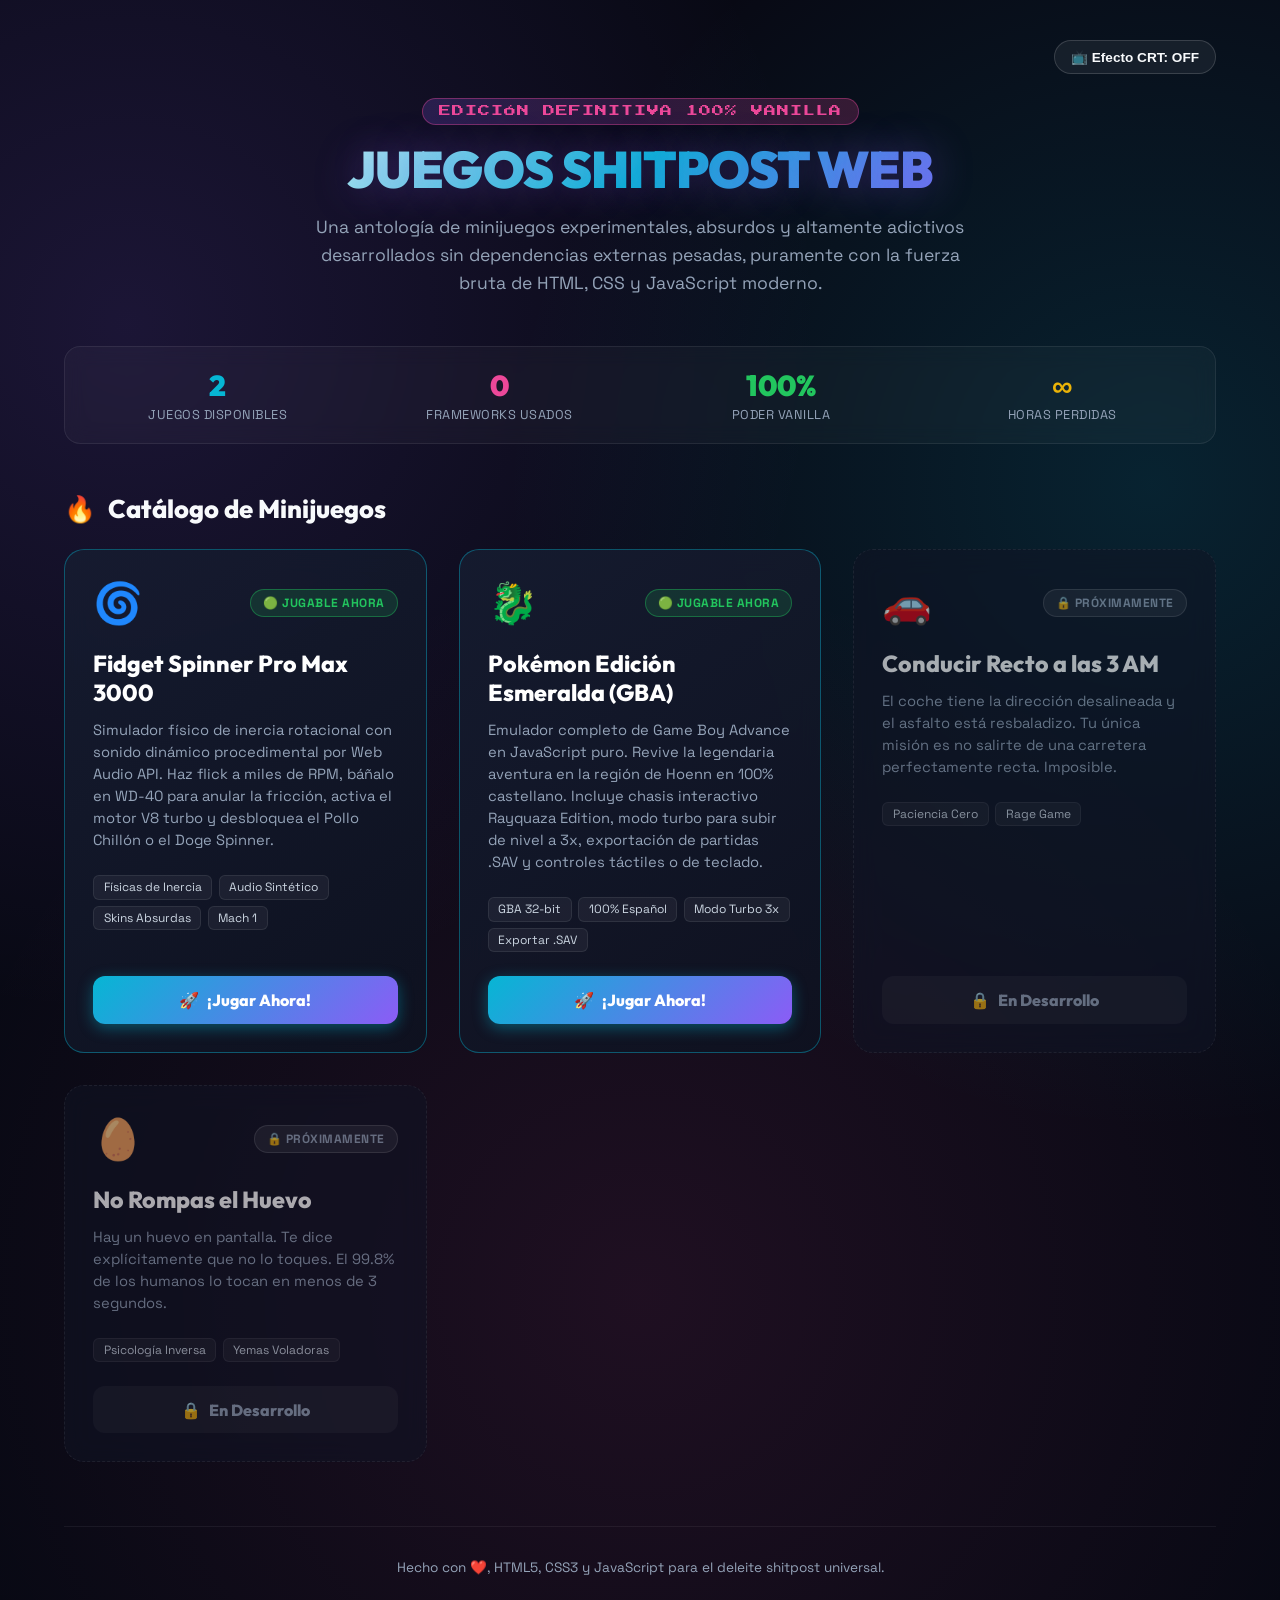
==== index.html @ db735889 "feat: Coleccion Juegos Shitpost Web - Fidget Spinner y Emulador GBA Pokemon Esmeralda" ====
<!DOCTYPE html>
<html lang="es">
<head>
    <meta charset="UTF-8">
    <meta name="viewport" content="width=device-width, initial-scale=1.0">
    <title>🕹️ Colección de Juegos Shitpost Web - HTML, CSS & JavaScript</title>
    <meta name="description" content="Recopilación de juegos web cómicos y adictivos creados con Vanilla HTML5, CSS3 y JavaScript. Juega gratis a Fidget Spinner Pro Max 3000 con físicas y sonido.">
    <link rel="icon" href="data:image/svg+xml,<svg xmlns=%22http://www.w3.org/2000/svg%22 viewBox=%220 0 100 100%22><text y=%22.9em%22 font-size=%2290%22>🕹️</text></svg>">
    <link rel="stylesheet" href="style.css">
</head>
<body>
    <!-- CRT TV Scanlines Overlay (Toggleable) -->
    <div id="crt-overlay" class="crt-overlay"></div>

    <div class="hub-wrapper">
        <!-- Top Toolbar -->
        <div class="top-bar">
            <button id="crt-toggle" class="toggle-btn">📺 Efecto CRT: OFF</button>
        </div>

        <!-- Hero Header -->
        <header class="hub-header">
            <div class="hero-tag">EDICIÓN DEFINITIVA 100% VANILLA</div>
            <h1 class="hub-title">JUEGOS SHITPOST WEB</h1>
            <p class="hub-desc">
                Una antología de minijuegos experimentales, absurdos y altamente adictivos desarrollados sin dependencias externas pesadas, puramente con la fuerza bruta de HTML, CSS y JavaScript moderno.
            </p>
        </header>

        <!-- Stats Bar -->
        <section class="stats-bar">
            <div class="stat-item">
                <div class="num" style="color: var(--neon-cyan);">2</div>
                <div class="label">Juegos Disponibles</div>
            </div>
            <div class="stat-item">
                <div class="num" style="color: var(--neon-pink);">0</div>
                <div class="label">Frameworks Usados</div>
            </div>
            <div class="stat-item">
                <div class="num" style="color: var(--neon-green);">100%</div>
                <div class="label">Poder Vanilla</div>
            </div>
            <div class="stat-item">
                <div class="num" style="color: var(--neon-yellow);">∞</div>
                <div class="label">Horas Perdidas</div>
            </div>
        </section>

        <!-- Games Catalog Section -->
        <section>
            <h2 class="games-section-title">
                <span>🔥</span> Catálogo de Minijuegos
            </h2>

            <div class="games-grid">
                <!-- Game 1: Fidget Spinner (PLAYABLE NOW) -->
                <article class="game-card featured">
                    <div>
                        <div class="card-top">
                            <span class="card-icon">🌀</span>
                            <span class="badge-status live">🟢 JUGABLE AHORA</span>
                        </div>
                        <h3 class="card-title">Fidget Spinner Pro Max 3000</h3>
                        <p class="card-desc">
                            Simulador físico de inercia rotacional con sonido dinámico procedimental por Web Audio API. Haz flick a miles de RPM, báñalo en WD-40 para anular la fricción, activa el motor V8 turbo y desbloquea el Pollo Chillón o el Doge Spinner.
                        </p>
                        <div class="card-tags">
                            <span class="tag">Físicas de Inercia</span>
                            <span class="tag">Audio Sintético</span>
                            <span class="tag">Skins Absurdas</span>
                            <span class="tag">Mach 1</span>
                        </div>
                    </div>
                    <a href="games/fidget-spinner/index.html" class="play-btn active-play">
                        <span>🚀</span> ¡Jugar Ahora!
                    </a>
                </article>

                <!-- Game 2: Pokemon Emerald GBA (PLAYABLE NOW) -->
                <article class="game-card featured">
                    <div>
                        <div class="card-top">
                            <span class="card-icon">🐉</span>
                            <span class="badge-status live">🟢 JUGABLE AHORA</span>
                        </div>
                        <h3 class="card-title">Pokémon Edición Esmeralda (GBA)</h3>
                        <p class="card-desc">
                            Emulador completo de Game Boy Advance en JavaScript puro. Revive la legendaria aventura en la región de Hoenn en 100% castellano. Incluye chasis interactivo Rayquaza Edition, modo turbo para subir de nivel a 3x, exportación de partidas .SAV y controles táctiles o de teclado.
                        </p>
                        <div class="card-tags">
                            <span class="tag">GBA 32-bit</span>
                            <span class="tag">100% Español</span>
                            <span class="tag">Modo Turbo 3x</span>
                            <span class="tag">Exportar .SAV</span>
                        </div>
                    </div>
                    <a href="games/pokemon-emerald/index.html" class="play-btn active-play">
                        <span>🚀</span> ¡Jugar Ahora!
                    </a>
                </article>

                <!-- Teaser Game 3: Drunk Driving Straight Line -->
                <article class="game-card locked">
                    <div>
                        <div class="card-top">
                            <span class="card-icon">🚗</span>
                            <span class="badge-status locked">🔒 PRÓXIMAMENTE</span>
                        </div>
                        <h3 class="card-title">Conducir Recto a las 3 AM</h3>
                        <p class="card-desc">
                            El coche tiene la dirección desalineada y el asfalto está resbaladizo. Tu única misión es no salirte de una carretera perfectamente recta. Imposible.
                        </p>
                        <div class="card-tags">
                            <span class="tag">Paciencia Cero</span>
                            <span class="tag">Rage Game</span>
                        </div>
                    </div>
                    <button class="play-btn disabled" disabled>
                        <span>🔒</span> En Desarrollo
                    </button>
                </article>

                <!-- Teaser Game 4: Don't Break The Egg -->
                <article class="game-card locked">
                    <div>
                        <div class="card-top">
                            <span class="card-icon">🥚</span>
                            <span class="badge-status locked">🔒 PRÓXIMAMENTE</span>
                        </div>
                        <h3 class="card-title">No Rompas el Huevo</h3>
                        <p class="card-desc">
                            Hay un huevo en pantalla. Te dice explícitamente que no lo toques. El 99.8% de los humanos lo tocan en menos de 3 segundos.
                        </p>
                        <div class="card-tags">
                            <span class="tag">Psicología Inversa</span>
                            <span class="tag">Yemas Voladoras</span>
                        </div>
                    </div>
                    <button class="play-btn disabled" disabled>
                        <span>🔒</span> En Desarrollo
                    </button>
                </article>
            </div>
        </section>

        <!-- Footer -->
        <footer class="hub-footer">
            <p>Hecho con ❤️, HTML5, CSS3 y JavaScript para el deleite shitpost universal.</p>
        </footer>
    </div>

    <!-- Hub Toast -->
    <div id="hub-toast" class="hub-toast"></div>

    <script src="hub.js"></script>
</body>
</html>
---- style.css ----
/* style.css - Main Arcade Hub Styling */

@import url('https://fonts.googleapis.com/css2?family=Outfit:wght@400;600;800;900&family=Press+Start+2P&family=Space+Grotesk:wght@500;700&display=swap');

:root {
    --bg-dark: #080914;
    --card-bg: rgba(18, 22, 38, 0.85);
    --neon-cyan: #06b6d4;
    --neon-pink: #ec4899;
    --neon-purple: #8b5cf6;
    --neon-green: #22c55e;
    --neon-yellow: #eab308;
    --text-primary: #f8fafc;
    --text-muted: #94a3b8;
    --font-heading: 'Outfit', sans-serif;
    --font-pixel: 'Press Start 2P', monospace;
    --font-body: 'Space Grotesk', sans-serif;
}

* {
    box-sizing: border-box;
    margin: 0;
    padding: 0;
}

body {
    background-color: var(--bg-dark);
    color: var(--text-primary);
    font-family: var(--font-body);
    min-height: 100vh;
    position: relative;
    overflow-x: hidden;
    background-image: 
        radial-gradient(circle at 10% 20%, rgba(139, 92, 246, 0.15) 0%, transparent 40%),
        radial-gradient(circle at 90% 30%, rgba(6, 182, 212, 0.15) 0%, transparent 40%),
        radial-gradient(circle at 50% 80%, rgba(236, 72, 153, 0.1) 0%, transparent 50%);
}

/* Optional CRT Scanlines Effect */
.crt-overlay {
    display: none;
    position: fixed;
    top: 0;
    left: 0;
    width: 100%;
    height: 100%;
    pointer-events: none;
    z-index: 9999;
    background: linear-gradient(rgba(18, 16, 16, 0) 50%, rgba(0, 0, 0, 0.25) 50%),
                linear-gradient(90deg, rgba(255, 0, 0, 0.04), rgba(0, 255, 0, 0.02), rgba(0, 0, 255, 0.04));
    background-size: 100% 3px, 6px 100%;
}

.crt-overlay.active {
    display: block;
}

/* Hub Container */
.hub-wrapper {
    max-width: 1200px;
    margin: 0 auto;
    padding: 2.5rem 1.5rem;
    display: flex;
    flex-direction: column;
    min-height: 100vh;
}

/* Header & Hero */
.hub-header {
    text-align: center;
    margin-bottom: 3rem;
    position: relative;
}

.top-bar {
    display: flex;
    justify-content: flex-end;
    margin-bottom: 1.5rem;
}

.toggle-btn {
    background: rgba(255, 255, 255, 0.06);
    border: 1px solid rgba(255, 255, 255, 0.15);
    color: var(--text-primary);
    padding: 0.5rem 1rem;
    border-radius: 999px;
    cursor: pointer;
    font-size: 0.85rem;
    font-weight: 700;
    transition: all 0.2s;
}

.toggle-btn:hover {
    border-color: var(--neon-cyan);
    box-shadow: 0 0 10px rgba(6, 182, 212, 0.3);
}

.toggle-btn.active {
    background: rgba(6, 182, 212, 0.2);
    border-color: var(--neon-cyan);
    color: var(--neon-cyan);
}

.hero-tag {
    display: inline-block;
    background: linear-gradient(90deg, rgba(139, 92, 246, 0.2), rgba(236, 72, 153, 0.2));
    border: 1px solid rgba(236, 72, 153, 0.4);
    color: var(--neon-pink);
    font-family: var(--font-pixel);
    font-size: 0.75rem;
    padding: 0.4rem 1rem;
    border-radius: 999px;
    margin-bottom: 1rem;
    letter-spacing: 1px;
}

.hub-title {
    font-family: var(--font-heading);
    font-size: 3.2rem;
    font-weight: 900;
    line-height: 1.1;
    letter-spacing: -1px;
    margin-bottom: 1rem;
    background: linear-gradient(135deg, #ffffff 10%, var(--neon-cyan) 50%, var(--neon-purple) 85%);
    -webkit-background-clip: text;
    -webkit-text-fill-color: transparent;
    text-shadow: 0 0 40px rgba(139, 92, 246, 0.35);
}

.hub-desc {
    font-size: 1.1rem;
    color: var(--text-muted);
    max-width: 680px;
    margin: 0 auto;
    line-height: 1.6;
}

/* Stats Bar */
.stats-bar {
    display: grid;
    grid-template-columns: repeat(4, 1fr);
    gap: 1rem;
    background: rgba(255, 255, 255, 0.03);
    border: 1px solid rgba(255, 255, 255, 0.08);
    border-radius: 16px;
    padding: 1.25rem;
    margin-bottom: 3rem;
    backdrop-filter: blur(10px);
}

@media (max-width: 768px) {
    .stats-bar {
        grid-template-columns: repeat(2, 1fr);
    }
}

.stat-item {
    text-align: center;
}

.stat-item .num {
    font-family: var(--font-heading);
    font-size: 1.8rem;
    font-weight: 900;
    color: #ffffff;
    margin-bottom: 0.2rem;
}

.stat-item .label {
    font-size: 0.8rem;
    color: var(--text-muted);
    text-transform: uppercase;
    letter-spacing: 0.5px;
}

/* Games Grid */
.games-section-title {
    font-family: var(--font-heading);
    font-size: 1.6rem;
    font-weight: 800;
    margin-bottom: 1.5rem;
    display: flex;
    align-items: center;
    gap: 0.75rem;
}

.games-grid {
    display: grid;
    grid-template-columns: repeat(auto-fit, minmax(320px, 1fr));
    gap: 2rem;
    margin-bottom: 4rem;
}

/* Game Card */
.game-card {
    background: var(--card-bg);
    border: 1px solid rgba(255, 255, 255, 0.1);
    border-radius: 20px;
    padding: 1.75rem;
    display: flex;
    flex-direction: column;
    justify-content: space-between;
    position: relative;
    overflow: hidden;
    backdrop-filter: blur(12px);
    transition: all 0.3s cubic-bezier(0.16, 1, 0.3, 1);
}

.game-card:hover {
    transform: translateY(-6px);
    border-color: var(--neon-cyan);
    box-shadow: 0 15px 35px rgba(6, 182, 212, 0.2);
}

.game-card.featured {
    border-color: rgba(6, 182, 212, 0.4);
    background: linear-gradient(145deg, rgba(22, 28, 48, 0.95), rgba(14, 18, 32, 0.95));
}

.game-card.locked {
    opacity: 0.65;
    cursor: not-allowed;
    border-style: dashed;
}

.game-card.locked:hover {
    transform: translateY(-2px);
    border-color: rgba(255, 255, 255, 0.3);
    box-shadow: none;
}

.card-top {
    display: flex;
    justify-content: space-between;
    align-items: center;
    margin-bottom: 1.25rem;
}

.card-icon {
    font-size: 2.5rem;
}

.badge-status {
    font-size: 0.75rem;
    font-weight: 800;
    padding: 0.3rem 0.75rem;
    border-radius: 999px;
    letter-spacing: 0.5px;
}

.badge-status.live {
    background: rgba(34, 197, 94, 0.15);
    border: 1px solid rgba(34, 197, 94, 0.4);
    color: var(--neon-green);
}

.badge-status.locked {
    background: rgba(255, 255, 255, 0.08);
    border: 1px solid rgba(255, 255, 255, 0.15);
    color: var(--text-muted);
}

.card-title {
    font-family: var(--font-heading);
    font-size: 1.45rem;
    font-weight: 800;
    margin-bottom: 0.75rem;
    color: #ffffff;
}

.card-desc {
    color: var(--text-muted);
    font-size: 0.92rem;
    line-height: 1.5;
    margin-bottom: 1.5rem;
    flex-grow: 1;
}

.card-tags {
    display: flex;
    flex-wrap: wrap;
    gap: 0.4rem;
    margin-bottom: 1.5rem;
}

.tag {
    font-size: 0.75rem;
    padding: 0.2rem 0.6rem;
    border-radius: 6px;
    background: rgba(255, 255, 255, 0.05);
    color: #cbd5e1;
    border: 1px solid rgba(255, 255, 255, 0.08);
}

.play-btn {
    display: flex;
    align-items: center;
    justify-content: center;
    gap: 0.5rem;
    width: 100%;
    padding: 0.85rem;
    border-radius: 12px;
    text-decoration: none;
    font-family: var(--font-heading);
    font-weight: 800;
    font-size: 1rem;
    cursor: pointer;
    transition: all 0.25s ease;
    border: none;
}

.play-btn.active-play {
    background: linear-gradient(135deg, var(--neon-cyan), var(--neon-purple));
    color: #ffffff;
    box-shadow: 0 4px 15px rgba(6, 182, 212, 0.4);
}

.play-btn.active-play:hover {
    transform: scale(1.02);
    box-shadow: 0 6px 25px rgba(6, 182, 212, 0.6);
}

.play-btn.disabled {
    background: rgba(255, 255, 255, 0.05);
    color: var(--text-muted);
    cursor: not-allowed;
}

/* Toast Message */
.hub-toast {
    position: fixed;
    bottom: 2rem;
    left: 50%;
    transform: translateX(-50%) translateY(100px);
    background: #1e1b4b;
    border: 1px solid var(--neon-cyan);
    color: #fff;
    padding: 0.75rem 1.5rem;
    border-radius: 999px;
    font-weight: 600;
    font-size: 0.9rem;
    box-shadow: 0 10px 30px rgba(0, 0, 0, 0.5);
    opacity: 0;
    transition: all 0.3s cubic-bezier(0.16, 1, 0.3, 1);
    z-index: 10000;
    pointer-events: none;
}

.hub-toast.visible {
    transform: translateX(-50%) translateY(0);
    opacity: 1;
}

/* Footer */
.hub-footer {
    margin-top: auto;
    text-align: center;
    padding-top: 2rem;
    border-top: 1px solid rgba(255, 255, 255, 0.06);
    color: var(--text-muted);
    font-size: 0.85rem;
}
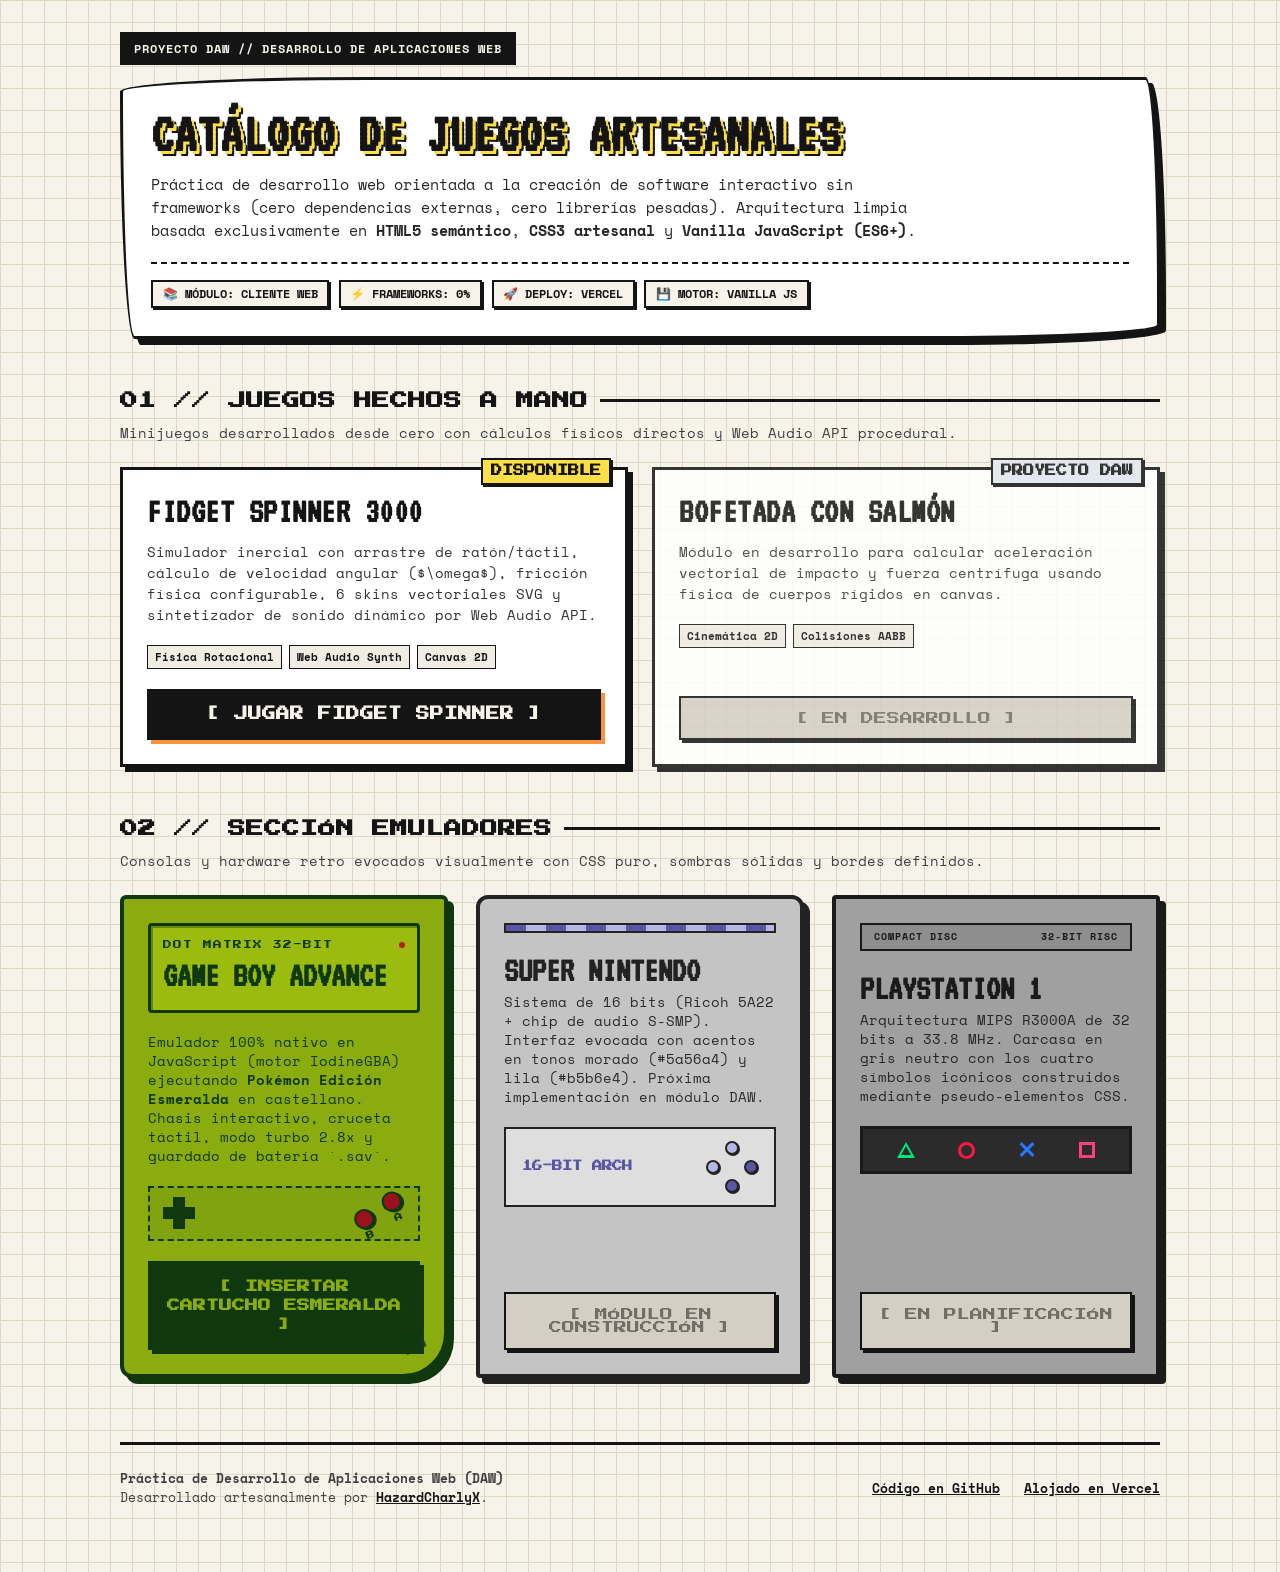
==== commit c007fb7c: "refactor: diseno artesanal brutalista DAW - sin estetica IA, fondos de cuadricula y consolas en CSS " ====
--- a/index.html
+++ b/index.html
@@ -3,156 +3,928 @@
 <head>
     <meta charset="UTF-8">
     <meta name="viewport" content="width=device-width, initial-scale=1.0">
-    <title>🕹️ Colección de Juegos Shitpost Web - HTML, CSS & JavaScript</title>
-    <meta name="description" content="Recopilación de juegos web cómicos y adictivos creados con Vanilla HTML5, CSS3 y JavaScript. Juega gratis a Fidget Spinner Pro Max 3000 con físicas y sonido.">
+    <title>DAW // Catálogo de Videojuegos & Emuladores Artesanales</title>
+    <meta name="description" content="Catálogo de videojuegos y emuladores web desarrollados con HTML, CSS y JavaScript puro para la práctica de Desarrollo de Aplicaciones Web (DAW).">
     <link rel="icon" href="data:image/svg+xml,<svg xmlns=%22http://www.w3.org/2000/svg%22 viewBox=%220 0 100 100%22><text y=%22.9em%22 font-size=%2290%22>🕹️</text></svg>">
-    <link rel="stylesheet" href="style.css">
+    
+    <!-- Google Fonts: VT323 (Pixel Retro) + Space Mono (Monospace) + Press Start 2P -->
+    <link rel="preconnect" href="https://fonts.googleapis.com">
+    <link rel="preconnect" href="https://fonts.gstatic.com" crossorigin>
+    <link href="https://fonts.googleapis.com/css2?family=Press+Start+2P&family=Space+Mono:ital,wght@0,400;0,700;1,400&family=VT323&display=swap" rel="stylesheet">
+
+    <style>
+        /* ==========================================================================
+           DISEÑO BRUTALISTA / INDIE WEB ARTESANAL (PRÁCTICA DAW)
+           Directriz: Cero sombras difuminadas, cero glassmorphism, cero neón IA.
+           ========================================================================== */
+
+        :root {
+            --ink: #141414;
+            --paper: #f6f3eb;
+            --grid-line: #ded7c4;
+            --card-bg: #ffffff;
+            --accent-yellow: #fde047;
+            --accent-orange: #fb923c;
+            --accent-green: #4ade80;
+            --accent-red: #f87171;
+            
+            /* GameBoy Palette */
+            --gb-bg: #8bac0f;
+            --gb-screen: #9bbc0f;
+            --gb-dark: #0f380f;
+            --gb-btn: #9b111e;
+            
+            /* SNES Palette */
+            --snes-bg: #c4c4c4;
+            --snes-dark: #222222;
+            --snes-purple: #5a56a4;
+            --snes-lilac: #b5b6e4;
+            
+            /* PS1 Palette */
+            --ps1-bg: #a0a0a0;
+            --ps1-dark: #1a1a1a;
+            --ps1-green: #00e676;
+            --ps1-pink: #ff4081;
+            --ps1-red: #ff1744;
+            --ps1-blue: #2979ff;
+
+            --font-pixel: 'VT323', monospace;
+            --font-retro: 'Press Start 2P', monospace;
+            --font-mono: 'Space Mono', monospace;
+            --border-thick: 3px solid var(--ink);
+        }
+
+        * {
+            box-sizing: border-box;
+            margin: 0;
+            padding: 0;
+        }
+
+        /* Cuadrícula de libreta en CSS puro */
+        body {
+            background-color: var(--paper);
+            background-image: 
+                linear-gradient(var(--grid-line) 1px, transparent 1px),
+                linear-gradient(90deg, var(--grid-line) 1px, transparent 1px);
+            background-size: 22px 22px;
+            color: var(--ink);
+            font-family: var(--font-mono);
+            min-height: 100vh;
+            padding: 2rem 1rem 4rem 1rem;
+            line-height: 1.5;
+        }
+
+        .container {
+            max-width: 1040px;
+            margin: 0 auto;
+        }
+
+        /* ==========================================================================
+           HEADER (Estilo DAW / Práctica Académica)
+           ========================================================================== */
+        .site-header {
+            margin-bottom: 2.5rem;
+        }
+
+        .daw-badge {
+            display: inline-block;
+            background: var(--ink);
+            color: var(--paper);
+            font-size: 0.75rem;
+            font-weight: 700;
+            letter-spacing: 1px;
+            padding: 0.35rem 0.75rem;
+            margin-bottom: 0.75rem;
+            border: 2px solid var(--ink);
+        }
+
+        .header-box {
+            background: var(--card-bg);
+            border: var(--border-thick);
+            box-shadow: 6px 6px 0px var(--ink);
+            padding: 1.75rem;
+            /* Borde asimétrico dibujado a mano */
+            border-radius: 255px 15px 225px 15px / 15px 225px 15px 255px;
+            position: relative;
+        }
+
+        .main-title {
+            font-family: var(--font-pixel);
+            font-size: 3.5rem;
+            line-height: 0.95;
+            letter-spacing: 1px;
+            text-transform: uppercase;
+            margin-bottom: 0.75rem;
+            /* Efecto de texto desplazado sólido */
+            text-shadow: 3px 3px 0px var(--accent-yellow), 5px 5px 0px var(--ink);
+        }
+
+        .header-desc {
+            font-size: 0.95rem;
+            max-width: 780px;
+            color: #262626;
+            margin-bottom: 1.25rem;
+        }
+
+        .meta-strip {
+            display: flex;
+            flex-wrap: wrap;
+            gap: 0.6rem;
+            padding-top: 1rem;
+            border-top: 2px dashed var(--ink);
+        }
+
+        .tag-pill {
+            background: var(--paper);
+            border: 2px solid var(--ink);
+            font-size: 0.75rem;
+            font-weight: 700;
+            padding: 0.2rem 0.6rem;
+            box-shadow: 2px 2px 0px var(--ink);
+        }
+
+        /* ==========================================================================
+           TÍTULOS DE SECCIÓN
+           ========================================================================== */
+        .section-heading {
+            display: flex;
+            align-items: center;
+            gap: 0.75rem;
+            margin: 3rem 0 1.5rem 0;
+            font-family: var(--font-retro);
+            font-size: 1.1rem;
+            text-transform: uppercase;
+        }
+
+        .section-heading::after {
+            content: "";
+            flex: 1;
+            height: 3px;
+            background: var(--ink);
+        }
+
+        .section-desc {
+            font-size: 0.88rem;
+            margin-top: -1rem;
+            margin-bottom: 1.5rem;
+            color: #404040;
+        }
+
+        /* ==========================================================================
+           GRID DE JUEGOS ARTESANALES (Sección 1)
+           ========================================================================== */
+        .games-grid {
+            display: grid;
+            grid-template-columns: repeat(auto-fit, minmax(310px, 1fr));
+            gap: 1.5rem;
+        }
+
+        .game-card {
+            background: var(--card-bg);
+            border: var(--border-thick);
+            box-shadow: 5px 5px 0px var(--ink);
+            padding: 1.5rem;
+            display: flex;
+            flex-direction: column;
+            justify-content: space-between;
+            transition: transform 0.1s ease, box-shadow 0.1s ease;
+            position: relative;
+        }
+
+        .game-card:hover {
+            transform: translate(-3px, -3px);
+            box-shadow: 8px 8px 0px var(--ink);
+        }
+
+        .card-corner-tag {
+            position: absolute;
+            top: -12px;
+            right: 14px;
+            background: var(--accent-yellow);
+            border: 2px solid var(--ink);
+            font-size: 0.7rem;
+            font-weight: bold;
+            padding: 0.2rem 0.5rem;
+            box-shadow: 2px 2px 0px var(--ink);
+            font-family: var(--font-retro);
+        }
+
+        .card-title {
+            font-family: var(--font-pixel);
+            font-size: 2.2rem;
+            line-height: 1;
+            margin-bottom: 0.75rem;
+            letter-spacing: 0.5px;
+        }
+
+        .card-text {
+            font-size: 0.88rem;
+            color: #333333;
+            margin-bottom: 1.25rem;
+            flex-grow: 1;
+        }
+
+        .tech-tags {
+            display: flex;
+            flex-wrap: wrap;
+            gap: 0.4rem;
+            margin-bottom: 1.25rem;
+        }
+
+        .tech-badge {
+            background: #f0ede4;
+            border: 1px solid var(--ink);
+            font-size: 0.7rem;
+            padding: 0.15rem 0.45rem;
+            font-weight: 700;
+        }
+
+        /* Botón Brutalista */
+        .btn-brutal {
+            display: block;
+            text-align: center;
+            background: var(--ink);
+            color: var(--paper);
+            text-decoration: none;
+            font-family: var(--font-retro);
+            font-size: 0.85rem;
+            padding: 0.85rem 1rem;
+            border: 2px solid var(--ink);
+            box-shadow: 4px 4px 0px var(--accent-orange);
+            font-weight: 700;
+            cursor: pointer;
+            transition: all 0.1s;
+        }
+
+        .btn-brutal:hover {
+            background: var(--accent-orange);
+            color: var(--ink);
+            box-shadow: 4px 4px 0px var(--ink);
+            transform: translate(-2px, -2px);
+        }
+
+        .btn-brutal:active {
+            transform: translate(2px, 2px);
+            box-shadow: 1px 1px 0px var(--ink);
+        }
+
+        .btn-disabled {
+            background: #d4cfc5;
+            color: #736e65;
+            box-shadow: 3px 3px 0px var(--ink);
+            cursor: not-allowed;
+            border: 2px solid var(--ink);
+            font-family: var(--font-retro);
+            font-size: 0.8rem;
+            padding: 0.85rem 1rem;
+            text-align: center;
+            width: 100%;
+        }
+
+        /* ==========================================================================
+           SECCIÓN EMULADORES (El Reto Principal)
+           Evocar visualmente consolas usando exclusivamente CSS sólido
+           ========================================================================== */
+        .emulators-grid {
+            display: grid;
+            grid-template-columns: repeat(auto-fit, minmax(310px, 1fr));
+            gap: 1.75rem;
+        }
+
+        /* --------------------------------------------------------------------------
+           1. TARJETA GAMEBOY
+           Fondo verde guisante (#8bac0f), textos en verde oscuro (#0f380f).
+           Esquinas inferiores redondeadas, dos círculos en rojo oscuro (#9b111e).
+           -------------------------------------------------------------------------- */
+        .emu-card-gameboy {
+            background: var(--gb-bg);
+            color: var(--gb-dark);
+            border: 4px solid var(--gb-dark);
+            box-shadow: 6px 6px 0px var(--gb-dark);
+            /* Esquinas inferiores muy redondeadas como la carcasa original */
+            border-radius: 6px 6px 45px 12px;
+            padding: 1.5rem;
+            display: flex;
+            flex-direction: column;
+            justify-content: space-between;
+            position: relative;
+            transition: transform 0.1s ease, box-shadow 0.1s ease;
+        }
+
+        .emu-card-gameboy:hover {
+            transform: translate(-3px, -3px);
+            box-shadow: 9px 9px 0px var(--gb-dark);
+        }
+
+        .gb-speaker-slots {
+            position: absolute;
+            bottom: 22px;
+            right: 22px;
+            display: flex;
+            gap: 5px;
+            transform: rotate(-25deg);
+        }
+
+        .gb-slot {
+            width: 4px;
+            height: 28px;
+            background: var(--gb-dark);
+            border-radius: 2px;
+            opacity: 0.8;
+        }
+
+        .gb-screen-bezel {
+            background: var(--gb-screen);
+            border: 3px solid var(--gb-dark);
+            border-radius: 4px;
+            padding: 0.75rem;
+            margin-bottom: 1.25rem;
+            box-shadow: inset 2px 2px 0px rgba(15, 56, 15, 0.4);
+        }
+
+        .gb-screen-header {
+            font-family: var(--font-retro);
+            font-size: 0.55rem;
+            letter-spacing: 1px;
+            text-transform: uppercase;
+            margin-bottom: 0.4rem;
+            color: var(--gb-dark);
+            display: flex;
+            align-items: center;
+            justify-content: space-between;
+        }
+
+        .gb-battery-led {
+            width: 6px;
+            height: 6px;
+            background: #b91c1c;
+            border-radius: 50%;
+            display: inline-block;
+        }
+
+        .gb-title {
+            font-family: var(--font-pixel);
+            font-size: 2.2rem;
+            line-height: 1;
+            color: var(--gb-dark);
+            margin-bottom: 0.3rem;
+        }
+
+        .gb-desc {
+            font-size: 0.85rem;
+            color: var(--gb-dark);
+            line-height: 1.4;
+            margin-bottom: 1.25rem;
+        }
+
+        /* Botones A y B de GameBoy: 2 círculos en rojo oscuro (#9b111e) inclinados */
+        .gb-controls-visual {
+            display: flex;
+            justify-content: space-between;
+            align-items: center;
+            background: rgba(15, 56, 15, 0.08);
+            border: 2px dashed var(--gb-dark);
+            padding: 0.6rem 0.8rem;
+            margin-bottom: 1.25rem;
+        }
+
+        .gb-dpad-mock {
+            width: 32px;
+            height: 32px;
+            position: relative;
+        }
+        .gb-dpad-mock::before {
+            content: "";
+            position: absolute;
+            top: 10px;
+            left: 0;
+            width: 32px;
+            height: 12px;
+            background: var(--gb-dark);
+        }
+        .gb-dpad-mock::after {
+            content: "";
+            position: absolute;
+            top: 0;
+            left: 10px;
+            width: 12px;
+            height: 32px;
+            background: var(--gb-dark);
+        }
+
+        .gb-ab-cluster {
+            display: flex;
+            gap: 12px;
+            transform: rotate(-22deg);
+        }
+
+        .gb-btn-round {
+            width: 20px;
+            height: 20px;
+            border-radius: 50%;
+            background: var(--gb-btn);
+            border: 2px solid var(--gb-dark);
+            box-shadow: 2px 2px 0px var(--gb-dark);
+            position: relative;
+        }
+
+        .gb-btn-round::after {
+            content: attr(data-label);
+            position: absolute;
+            bottom: -15px;
+            left: 4px;
+            font-family: var(--font-retro);
+            font-size: 0.5rem;
+            color: var(--gb-dark);
+            font-weight: bold;
+        }
+
+        .btn-gb-play {
+            background: var(--gb-dark);
+            color: var(--gb-bg);
+            text-decoration: none;
+            font-family: var(--font-retro);
+            font-size: 0.8rem;
+            padding: 0.85rem 1rem;
+            border: 2px solid var(--gb-dark);
+            box-shadow: 4px 4px 0px var(--gb-dark);
+            text-align: center;
+            font-weight: 700;
+            display: block;
+            cursor: pointer;
+            transition: all 0.1s;
+        }
+
+        .btn-gb-play:hover {
+            background: #ffffff;
+            color: var(--gb-dark);
+            box-shadow: 4px 4px 0px var(--gb-dark);
+            transform: translate(-2px, -2px);
+        }
+
+        /* --------------------------------------------------------------------------
+           2. TARJETA SNES
+           Fondo gris claro (#c4c4c4), texto oscuro.
+           Acentos en morado oscuro (#5a56a4) y lila (#b5b6e4).
+           -------------------------------------------------------------------------- */
+        .emu-card-snes {
+            background: var(--snes-bg);
+            color: var(--snes-dark);
+            border: 4px solid var(--snes-dark);
+            box-shadow: 6px 6px 0px var(--snes-dark);
+            border-radius: 12px 12px 4px 4px;
+            padding: 1.5rem;
+            display: flex;
+            flex-direction: column;
+            justify-content: space-between;
+            position: relative;
+            transition: transform 0.1s ease, box-shadow 0.1s ease;
+        }
+
+        .emu-card-snes:hover {
+            transform: translate(-3px, -3px);
+            box-shadow: 9px 9px 0px var(--snes-dark);
+        }
+
+        /* Franja superior morada característica de SNES */
+        .snes-ribbon {
+            height: 10px;
+            background: repeating-linear-gradient(
+                90deg,
+                var(--snes-purple),
+                var(--snes-purple) 20px,
+                var(--snes-lilac) 20px,
+                var(--snes-lilac) 40px
+            );
+            border: 2px solid var(--snes-dark);
+            margin-bottom: 1.25rem;
+        }
+
+        .snes-title {
+            font-family: var(--font-pixel);
+            font-size: 2.2rem;
+            line-height: 1;
+            margin-bottom: 0.3rem;
+            color: var(--snes-dark);
+        }
+
+        .snes-desc {
+            font-size: 0.85rem;
+            color: #2b2b2b;
+            line-height: 1.4;
+            margin-bottom: 1.25rem;
+        }
+
+        /* Diamante de 4 botones SNES (Morado oscuro y lila) */
+        .snes-cluster-box {
+            display: flex;
+            justify-content: space-between;
+            align-items: center;
+            background: #dedede;
+            border: 2px solid var(--snes-dark);
+            padding: 0.75rem 1rem;
+            margin-bottom: 1.25rem;
+        }
+
+        .snes-badge-arch {
+            font-family: var(--font-retro);
+            font-size: 0.65rem;
+            color: var(--snes-purple);
+            font-weight: bold;
+        }
+
+        .snes-buttons-diamond {
+            width: 52px;
+            height: 52px;
+            position: relative;
+        }
+
+        .snes-btn {
+            width: 14px;
+            height: 14px;
+            border-radius: 50%;
+            position: absolute;
+            border: 2px solid var(--snes-dark);
+            box-shadow: 1px 1px 0px var(--snes-dark);
+        }
+
+        /* X (Arriba, lila cóncavo) */
+        .snes-btn.btn-x {
+            top: 0;
+            left: 19px;
+            background: var(--snes-lilac);
+        }
+
+        /* Y (Izquierda, lila cóncavo) */
+        .snes-btn.btn-y {
+            top: 19px;
+            left: 0;
+            background: var(--snes-lilac);
+        }
+
+        /* B (Abajo, morado oscuro convexo) */
+        .snes-btn.btn-b {
+            bottom: 0;
+            left: 19px;
+            background: var(--snes-purple);
+        }
+
+        /* A (Derecha, morado oscuro convexo) */
+        .snes-btn.btn-a {
+            top: 19px;
+            right: 0;
+            background: var(--snes-purple);
+        }
+
+        /* --------------------------------------------------------------------------
+           3. TARJETA PS1
+           Fondo gris neutro (#a0a0a0), tipografía más técnica.
+           Detalles circulares y triangulares usando ::before y ::after con colores
+           icónicos: verde, rosa, rojo y azul brillante.
+           -------------------------------------------------------------------------- */
+        .emu-card-ps1 {
+            background: var(--ps1-bg);
+            color: var(--ps1-dark);
+            border: 4px solid var(--ps1-dark);
+            box-shadow: 6px 6px 0px var(--ps1-dark);
+            border-radius: 4px;
+            padding: 1.5rem;
+            display: flex;
+            flex-direction: column;
+            justify-content: space-between;
+            position: relative;
+            transition: transform 0.1s ease, box-shadow 0.1s ease;
+        }
+
+        .emu-card-ps1:hover {
+            transform: translate(-3px, -3px);
+            box-shadow: 9px 9px 0px var(--ps1-dark);
+        }
+
+        /* Círculo de tapa de CD de PS1 simulado en CSS */
+        .ps1-cd-bay {
+            height: 28px;
+            background: #8e8e8e;
+            border: 2px solid var(--ps1-dark);
+            margin-bottom: 1.25rem;
+            display: flex;
+            align-items: center;
+            justify-content: space-between;
+            padding: 0 0.75rem;
+            font-family: var(--font-mono);
+            font-size: 0.65rem;
+            font-weight: 700;
+            letter-spacing: 1px;
+        }
+
+        .ps1-title {
+            font-family: var(--font-pixel);
+            font-size: 2.2rem;
+            line-height: 1;
+            margin-bottom: 0.3rem;
+            color: var(--ps1-dark);
+        }
+
+        .ps1-desc {
+            font-size: 0.85rem;
+            color: #262626;
+            line-height: 1.4;
+            margin-bottom: 1.25rem;
+        }
+
+        /* Caja de símbolos icónicos de PS1 creados exclusivamente con CSS */
+        .ps1-symbols-tray {
+            display: flex;
+            justify-content: space-around;
+            align-items: center;
+            background: #2b2b2b;
+            border: 3px solid var(--ps1-dark);
+            padding: 0.75rem;
+            margin-bottom: 1.25rem;
+        }
+
+        /* 1. Triángulo Verde (#00e676) usando bordes CSS */
+        .ps1-symbol-triangle {
+            width: 0;
+            height: 0;
+            border-left: 9px solid transparent;
+            border-right: 9px solid transparent;
+            border-bottom: 16px solid var(--ps1-green);
+            position: relative;
+        }
+        .ps1-symbol-triangle::after {
+            content: "";
+            position: absolute;
+            top: 4px;
+            left: -5px;
+            width: 0;
+            height: 0;
+            border-left: 5px solid transparent;
+            border-right: 5px solid transparent;
+            border-bottom: 9px solid #2b2b2b;
+        }
+
+        /* 2. Cuadrado Rosa (#ff4081) */
+        .ps1-symbol-square {
+            width: 16px;
+            height: 16px;
+            border: 3px solid var(--ps1-pink);
+            background: transparent;
+        }
+
+        /* 3. Círculo Rojo (#ff1744) */
+        .ps1-symbol-circle {
+            width: 17px;
+            height: 17px;
+            border: 3px solid var(--ps1-red);
+            border-radius: 50%;
+            background: transparent;
+        }
+
+        /* 4. Cruz / X Azul Brillante (#2979ff) usando ::before y ::after */
+        .ps1-symbol-cross {
+            width: 18px;
+            height: 18px;
+            position: relative;
+        }
+        .ps1-symbol-cross::before,
+        .ps1-symbol-cross::after {
+            content: "";
+            position: absolute;
+            top: 7px;
+            left: 0;
+            width: 18px;
+            height: 3px;
+            background: var(--ps1-blue);
+        }
+        .ps1-symbol-cross::before {
+            transform: rotate(45deg);
+        }
+        .ps1-symbol-cross::after {
+            transform: rotate(-45deg);
+        }
+
+        /* ==========================================================================
+           FOOTER BRUTALISTA
+           ========================================================================== */
+        .site-footer {
+            margin-top: 4rem;
+            border-top: var(--border-thick);
+            padding-top: 1.5rem;
+            display: flex;
+            flex-wrap: wrap;
+            justify-content: space-between;
+            align-items: center;
+            gap: 1rem;
+            font-size: 0.82rem;
+            color: #404040;
+        }
+
+        .footer-links a {
+            color: var(--ink);
+            text-decoration: underline;
+            font-weight: 700;
+            margin-left: 1rem;
+        }
+
+        .footer-links a:hover {
+            background: var(--accent-yellow);
+        }
+
+        @media (max-width: 640px) {
+            .main-title {
+                font-size: 2.6rem;
+            }
+            .header-box {
+                border-radius: 8px;
+            }
+            .site-footer {
+                flex-direction: column;
+                text-align: center;
+            }
+            .footer-links a {
+                margin: 0 0.5rem;
+            }
+        }
+    </style>
 </head>
 <body>
-    <!-- CRT TV Scanlines Overlay (Toggleable) -->
-    <div id="crt-overlay" class="crt-overlay"></div>
-
-    <div class="hub-wrapper">
-        <!-- Top Toolbar -->
-        <div class="top-bar">
-            <button id="crt-toggle" class="toggle-btn">📺 Efecto CRT: OFF</button>
-        </div>
-
-        <!-- Hero Header -->
-        <header class="hub-header">
-            <div class="hero-tag">EDICIÓN DEFINITIVA 100% VANILLA</div>
-            <h1 class="hub-title">JUEGOS SHITPOST WEB</h1>
-            <p class="hub-desc">
-                Una antología de minijuegos experimentales, absurdos y altamente adictivos desarrollados sin dependencias externas pesadas, puramente con la fuerza bruta de HTML, CSS y JavaScript moderno.
-            </p>
+
+    <div class="container">
+        <!-- HEADER DAW -->
+        <header class="site-header">
+            <span class="daw-badge">PROYECTO DAW // DESARROLLO DE APLICACIONES WEB</span>
+            
+            <div class="header-box">
+                <h1 class="main-title">CATÁLOGO DE JUEGOS ARTESANALES</h1>
+                <p class="header-desc">
+                    Práctica de desarrollo web orientada a la creación de software interactivo sin frameworks (cero dependencias externas, cero librerías pesadas). Arquitectura limpia basada exclusivamente en <b>HTML5 semántico</b>, <b>CSS3 artesanal</b> y <b>Vanilla JavaScript (ES6+)</b>.
+                </p>
+
+                <div class="meta-strip">
+                    <span class="tag-pill">📚 MÓDULO: CLIENTE WEB</span>
+                    <span class="tag-pill">⚡ FRAMEWORKS: 0%</span>
+                    <span class="tag-pill">🚀 DEPLOY: VERCEL</span>
+                    <span class="tag-pill">💾 MOTOR: VANILLA JS</span>
+                </div>
+            </div>
         </header>
 
-        <!-- Stats Bar -->
-        <section class="stats-bar">
-            <div class="stat-item">
-                <div class="num" style="color: var(--neon-cyan);">2</div>
-                <div class="label">Juegos Disponibles</div>
-            </div>
-            <div class="stat-item">
-                <div class="num" style="color: var(--neon-pink);">0</div>
-                <div class="label">Frameworks Usados</div>
-            </div>
-            <div class="stat-item">
-                <div class="num" style="color: var(--neon-green);">100%</div>
-                <div class="label">Poder Vanilla</div>
-            </div>
-            <div class="stat-item">
-                <div class="num" style="color: var(--neon-yellow);">∞</div>
-                <div class="label">Horas Perdidas</div>
-            </div>
-        </section>
-
-        <!-- Games Catalog Section -->
-        <section>
-            <h2 class="games-section-title">
-                <span>🔥</span> Catálogo de Minijuegos
-            </h2>
+        <!-- SECCIÓN 1: JUEGOS WEB HECHOS A MANO -->
+        <section aria-labelledby="sec-handmade">
+            <h2 id="sec-handmade" class="section-heading">01 // Juegos Hechos a Mano</h2>
+            <p class="section-desc">Minijuegos desarrollados desde cero con cálculos físicos directos y Web Audio API procedural.</p>
 
             <div class="games-grid">
-                <!-- Game 1: Fidget Spinner (PLAYABLE NOW) -->
-                <article class="game-card featured">
+                <!-- Tarjeta: Fidget Spinner -->
+                <article class="game-card">
+                    <span class="card-corner-tag">DISPONIBLE</span>
                     <div>
-                        <div class="card-top">
-                            <span class="card-icon">🌀</span>
-                            <span class="badge-status live">🟢 JUGABLE AHORA</span>
-                        </div>
-                        <h3 class="card-title">Fidget Spinner Pro Max 3000</h3>
-                        <p class="card-desc">
-                            Simulador físico de inercia rotacional con sonido dinámico procedimental por Web Audio API. Haz flick a miles de RPM, báñalo en WD-40 para anular la fricción, activa el motor V8 turbo y desbloquea el Pollo Chillón o el Doge Spinner.
+                        <h3 class="card-title">FIDGET SPINNER 3000</h3>
+                        <p class="card-text">
+                            Simulador inercial con arrastre de ratón/táctil, cálculo de velocidad angular ($\omega$), fricción física configurable, 6 skins vectoriales SVG y sintetizador de sonido dinámico por Web Audio API.
                         </p>
-                        <div class="card-tags">
-                            <span class="tag">Físicas de Inercia</span>
-                            <span class="tag">Audio Sintético</span>
-                            <span class="tag">Skins Absurdas</span>
-                            <span class="tag">Mach 1</span>
+                        <div class="tech-tags">
+                            <span class="tech-badge">Física Rotacional</span>
+                            <span class="tech-badge">Web Audio Synth</span>
+                            <span class="tech-badge">Canvas 2D</span>
                         </div>
                     </div>
-                    <a href="games/fidget-spinner/index.html" class="play-btn active-play">
-                        <span>🚀</span> ¡Jugar Ahora!
+                    <a href="games/fidget-spinner/index.html" class="btn-brutal">
+                        [ JUGAR FIDGET SPINNER ]
                     </a>
                 </article>
 
-                <!-- Game 2: Pokemon Emerald GBA (PLAYABLE NOW) -->
-                <article class="game-card featured">
+                <!-- Tarjeta: Simulador de Bofetada (En Desarrollo) -->
+                <article class="game-card" style="opacity: 0.85;">
+                    <span class="card-corner-tag" style="background:#e2e8f0;">PROYECTO DAW</span>
                     <div>
-                        <div class="card-top">
-                            <span class="card-icon">🐉</span>
-                            <span class="badge-status live">🟢 JUGABLE AHORA</span>
-                        </div>
-                        <h3 class="card-title">Pokémon Edición Esmeralda (GBA)</h3>
-                        <p class="card-desc">
-                            Emulador completo de Game Boy Advance en JavaScript puro. Revive la legendaria aventura en la región de Hoenn en 100% castellano. Incluye chasis interactivo Rayquaza Edition, modo turbo para subir de nivel a 3x, exportación de partidas .SAV y controles táctiles o de teclado.
+                        <h3 class="card-title">BOFETADA CON SALMÓN</h3>
+                        <p class="card-text">
+                            Módulo en desarrollo para calcular aceleración vectorial de impacto y fuerza centrífuga usando física de cuerpos rígidos en canvas.
                         </p>
-                        <div class="card-tags">
-                            <span class="tag">GBA 32-bit</span>
-                            <span class="tag">100% Español</span>
-                            <span class="tag">Modo Turbo 3x</span>
-                            <span class="tag">Exportar .SAV</span>
+                        <div class="tech-tags">
+                            <span class="tech-badge">Cinemática 2D</span>
+                            <span class="tech-badge">Colisiones AABB</span>
                         </div>
                     </div>
-                    <a href="games/pokemon-emerald/index.html" class="play-btn active-play">
-                        <span>🚀</span> ¡Jugar Ahora!
-                    </a>
-                </article>
-
-                <!-- Teaser Game 3: Drunk Driving Straight Line -->
-                <article class="game-card locked">
-                    <div>
-                        <div class="card-top">
-                            <span class="card-icon">🚗</span>
-                            <span class="badge-status locked">🔒 PRÓXIMAMENTE</span>
-                        </div>
-                        <h3 class="card-title">Conducir Recto a las 3 AM</h3>
-                        <p class="card-desc">
-                            El coche tiene la dirección desalineada y el asfalto está resbaladizo. Tu única misión es no salirte de una carretera perfectamente recta. Imposible.
-                        </p>
-                        <div class="card-tags">
-                            <span class="tag">Paciencia Cero</span>
-                            <span class="tag">Rage Game</span>
-                        </div>
-                    </div>
-                    <button class="play-btn disabled" disabled>
-                        <span>🔒</span> En Desarrollo
-                    </button>
-                </article>
-
-                <!-- Teaser Game 4: Don't Break The Egg -->
-                <article class="game-card locked">
-                    <div>
-                        <div class="card-top">
-                            <span class="card-icon">🥚</span>
-                            <span class="badge-status locked">🔒 PRÓXIMAMENTE</span>
-                        </div>
-                        <h3 class="card-title">No Rompas el Huevo</h3>
-                        <p class="card-desc">
-                            Hay un huevo en pantalla. Te dice explícitamente que no lo toques. El 99.8% de los humanos lo tocan en menos de 3 segundos.
-                        </p>
-                        <div class="card-tags">
-                            <span class="tag">Psicología Inversa</span>
-                            <span class="tag">Yemas Voladoras</span>
-                        </div>
-                    </div>
-                    <button class="play-btn disabled" disabled>
-                        <span>🔒</span> En Desarrollo
-                    </button>
+                    <button class="btn-disabled" disabled>[ EN DESARROLLO ]</button>
                 </article>
             </div>
         </section>
 
-        <!-- Footer -->
-        <footer class="hub-footer">
-            <p>Hecho con ❤️, HTML5, CSS3 y JavaScript para el deleite shitpost universal.</p>
+        <!-- SECCIÓN 2: SECCIÓN EMULADORES (EL RETO PRINCIPAL) -->
+        <section aria-labelledby="sec-emulators">
+            <h2 id="sec-emulators" class="section-heading">02 // Sección Emuladores</h2>
+            <p class="section-desc">Consolas y hardware retro evocados visualmente con CSS puro, sombras sólidas y bordes definidos.</p>
+
+            <div class="emulators-grid">
+                
+                <!-- 1. TARJETA GAMEBOY / GBA (JUGABLE: POKÉMON ESMERALDA) -->
+                <article class="emu-card-gameboy">
+                    <!-- Ranuras de altavoz decorativas en CSS -->
+                    <div class="gb-speaker-slots">
+                        <div class="gb-slot"></div>
+                        <div class="gb-slot"></div>
+                        <div class="gb-slot"></div>
+                    </div>
+
+                    <div>
+                        <!-- Pantalla verde estilo Dot Matrix -->
+                        <div class="gb-screen-bezel">
+                            <div class="gb-screen-header">
+                                <span>DOT MATRIX 32-BIT</span>
+                                <span class="gb-battery-led" title="Battery Indicator"></span>
+                            </div>
+                            <h3 class="gb-title">GAME BOY ADVANCE</h3>
+                        </div>
+
+                        <p class="gb-desc">
+                            Emulador 100% nativo en JavaScript (motor IodineGBA) ejecutando <b>Pokémon Edición Esmeralda</b> en castellano. Chasis interactivo, cruceta táctil, modo turbo 2.8x y guardado de batería `.sav`.
+                        </p>
+
+                        <!-- Mock visual de controles GameBoy (Cruceta + Botones A/B en rojo oscuro #9b111e) -->
+                        <div class="gb-controls-visual">
+                            <div class="gb-dpad-mock" title="D-Pad"></div>
+                            <div class="gb-ab-cluster">
+                                <div class="gb-btn-round" data-label="B" title="Botón B"></div>
+                                <div class="gb-btn-round" data-label="A" title="Botón A" style="margin-top:-6px;"></div>
+                            </div>
+                        </div>
+                    </div>
+
+                    <a href="games/pokemon-emerald/index.html" class="btn-gb-play">
+                        [ INSERTAR CARTUCHO ESMERALDA ]
+                    </a>
+                </article>
+
+                <!-- 2. TARJETA SNES -->
+                <article class="emu-card-snes">
+                    <div>
+                        <!-- Franja morada/lila característica -->
+                        <div class="snes-ribbon"></div>
+
+                        <h3 class="snes-title">SUPER NINTENDO</h3>
+                        <p class="snes-desc">
+                            Sistema de 16 bits (Ricoh 5A22 + chip de audio S-SMP). Interfaz evocada con acentos en tonos morado (#5a56a4) y lila (#b5b6e4). Próxima implementación en módulo DAW.
+                        </p>
+
+                        <!-- Diamante de 4 botones SNES en CSS puro -->
+                        <div class="snes-cluster-box">
+                            <span class="snes-badge-arch">16-BIT ARCH</span>
+                            <div class="snes-buttons-diamond" title="Botones SNES: X, Y, B, A">
+                                <div class="snes-btn btn-x" title="X (Lila)"></div>
+                                <div class="snes-btn btn-y" title="Y (Lila)"></div>
+                                <div class="snes-btn btn-b" title="B (Morado)"></div>
+                                <div class="snes-btn btn-a" title="A (Morado)"></div>
+                            </div>
+                        </div>
+                    </div>
+
+                    <button class="btn-disabled" disabled>[ MÓDULO EN CONSTRUCCIÓN ]</button>
+                </article>
+
+                <!-- 3. TARJETA PS1 -->
+                <article class="emu-card-ps1">
+                    <div>
+                        <!-- Bahía de CD de PS1 en CSS -->
+                        <div class="ps1-cd-bay">
+                            <span>COMPACT DISC</span>
+                            <span>32-BIT RISC</span>
+                        </div>
+
+                        <h3 class="ps1-title">PLAYSTATION 1</h3>
+                        <p class="ps1-desc">
+                            Arquitectura MIPS R3000A de 32 bits a 33.8 MHz. Carcasa en gris neutro con los cuatro símbolos icónicos construidos mediante pseudo-elementos CSS.
+                        </p>
+
+                        <!-- Símbolos icónicos de PS1 en CSS puro -->
+                        <div class="ps1-symbols-tray">
+                            <div class="ps1-symbol-triangle" title="Triángulo Verde"></div>
+                            <div class="ps1-symbol-circle" title="Círculo Rojo"></div>
+                            <div class="ps1-symbol-cross" title="Cruz Azul"></div>
+                            <div class="ps1-symbol-square" title="Cuadrado Rosa"></div>
+                        </div>
+                    </div>
+
+                    <button class="btn-disabled" disabled>[ EN PLANIFICACIÓN ]</button>
+                </article>
+
+            </div>
+        </section>
+
+        <!-- FOOTER ACADÉMICO -->
+        <footer class="site-footer">
+            <div>
+                <strong>Práctica de Desarrollo de Aplicaciones Web (DAW)</strong>
+                <p>Desarrollado artesanalmente por <a href="https://github.com/HazardCharlyX" style="color:var(--ink); font-weight:bold;">HazardCharlyX</a>.</p>
+            </div>
+            <div class="footer-links">
+                <a href="https://github.com/HazardCharlyX/JuegitosWeb" target="_blank" rel="noopener">Código en GitHub</a>
+                <a href="https://vercel.com" target="_blank" rel="noopener">Alojado en Vercel</a>
+            </div>
         </footer>
     </div>
 
-    <!-- Hub Toast -->
-    <div id="hub-toast" class="hub-toast"></div>
-
-    <script src="hub.js"></script>
 </body>
 </html>
